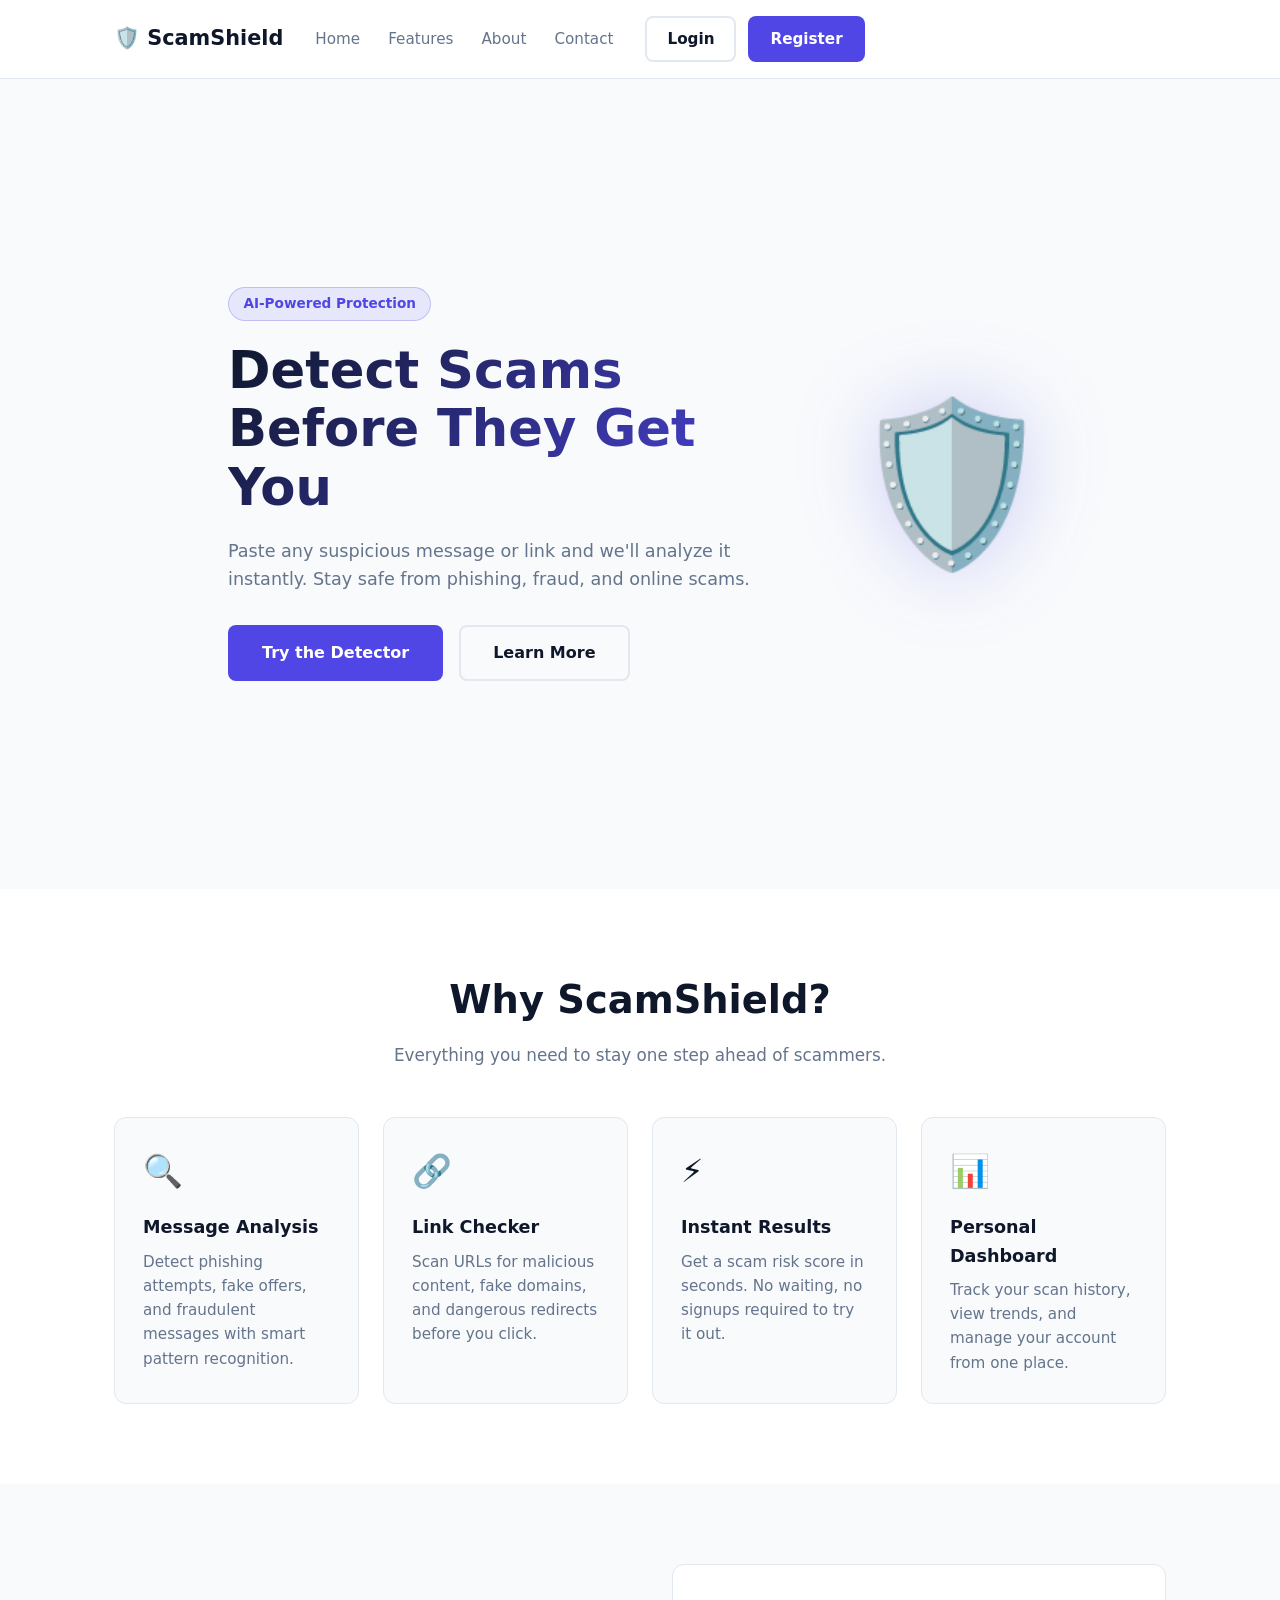
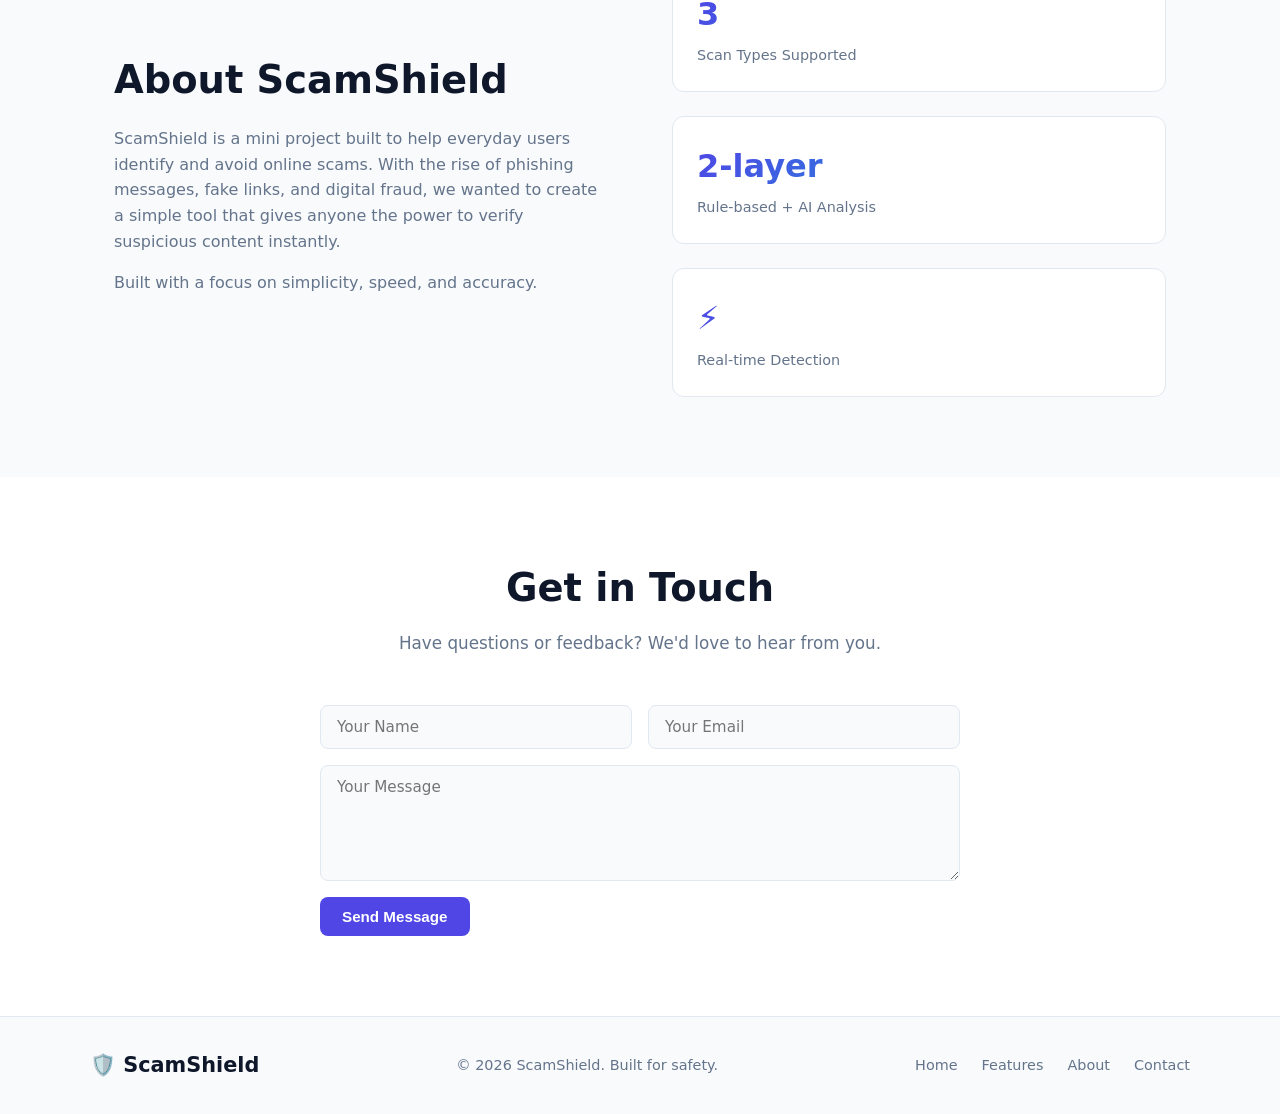
==== dashboard.html @ 9709cd0e "Added the name ScamShield to the top of the header" ====
<!DOCTYPE html>
<html lang="en">
<head>
  <meta charset="UTF-8" />
  <meta name="viewport" content="width=device-width, initial-scale=1.0" />
  <title>Dashboard - ScamShield</title>
  <link rel="stylesheet" href="css/style.css" />
  <link rel="stylesheet" href="css/dashboard.css" />
  <script>
    // Guard runs before paint — no session means instant redirect, no flash
    if (!sessionStorage.getItem('scamshield_user')) {
      window.location.replace('index.html');
    }
  </script>
</head>
<body class="dashboard-body">

  <!-- SIDEBAR -->
  <aside class="sidebar" id="sidebar">
    <div class="sidebar-logo">🛡️ ScamShield</div>
    <nav class="sidebar-nav">
      <a href="dashboard.html" class="nav-item active">🏠 Dashboard</a>
      <a href="detector.html" class="nav-item">🔍 Scam Detector</a>
      <a href="history.html" class="nav-item">📋 Scan History</a>
      <a href="profile.html" class="nav-item">👤 Profile</a>
    </nav>
    <div class="sidebar-footer">
      <a href="#" class="nav-item logout" onclick="logout()">🚪 Logout</a>
    </div>
  </aside>
  <div class="sidebar-backdrop" id="sidebarBackdrop"></div>

  <!-- MAIN CONTENT -->
  <div class="main-wrapper">

    <!-- TOP BAR -->
    <header class="topbar">
      <button class="sidebar-toggle" id="sidebarToggle">☰</button>
      <span class="topbar-brand">🛡️ ScamShield</span>
      <div class="topbar-right">
        <div class="topbar-avatar" id="topbarUser"></div>
      </div>
    </header>

    <main class="dashboard-main">

      <!-- WELCOME -->
      <section class="welcome-section">
        <div>
          <h1 id="welcomeMsg">Welcome back 👋</h1>
          <p>Here's a summary of your scam detection activity.</p>
        </div>
        <a href="detector.html" class="btn btn-primary">+ New Scan</a>
      </section>

      <!-- STATS CARDS -->
      <section class="stats-grid">
        <div class="stat-card">
          <div class="stat-card-icon">🔍</div>
          <div class="stat-card-info">
            <span class="stat-card-number" id="statTotal">0</span>
            <span class="stat-card-label">Total Scans</span>
          </div>
        </div>
        <div class="stat-card">
          <div class="stat-card-icon danger">🚨</div>
          <div class="stat-card-info">
            <span class="stat-card-number red" id="statScam">0</span>
            <span class="stat-card-label">Scams Detected</span>
          </div>
        </div>
        <div class="stat-card">
          <div class="stat-card-icon success">✅</div>
          <div class="stat-card-info">
            <span class="stat-card-number green" id="statSafe">0</span>
            <span class="stat-card-label">Safe Results</span>
          </div>
        </div>
        <div class="stat-card">
          <div class="stat-card-icon warning">⚠️</div>
          <div class="stat-card-info">
            <span class="stat-card-number yellow" id="statSuspicious">0</span>
            <span class="stat-card-label">Suspicious</span>
          </div>
        </div>
      </section>

      <!-- RECENT SCANS -->
      <section class="recent-section">
        <div class="recent-header">
          <h2>Recent Scans</h2>
          <a href="history.html" class="btn btn-outline btn-sm">View All</a>
        </div>
        <div class="table-wrapper">
          <table class="scans-table">
            <thead>
              <tr>
                <th>Input</th>
                <th>Type</th>
                <th>Result</th>
                <th>Date</th>
              </tr>
            </thead>
            <tbody id="recentScansBody">
              <!-- Populated by JS -->
            </tbody>
          </table>
        </div>
      </section>

    </main>
  </div>

  <script src="js/auth.js"></script>
  <script src="js/dashboard.js"></script>
</body>
</html>
---- css/style.css ----
/* ===== RESET & BASE ===== */
*, *::before, *::after { box-sizing: border-box; margin: 0; padding: 0; }

/* ===== THEME — system light/dark via prefers-color-scheme ===== */
:root {
  color-scheme: light dark;

  --primary: #4f46e5;
  --primary-dark: #3730a3;
  --primary-light: #6366f1;
  --accent: #06b6d4;
  --radius: 12px;

  --danger: #ef4444;
  --danger-light: #f87171;
  --success: #22c55e;
  --success-light: #4ade80;
  --warning: #f59e0b;
  --warning-light: #fbbf24;

  /* Light mode (default) */
  --bg: #f8fafc;
  --bg-card: #ffffff;
  --text: #0f172a;
  --text-muted: #64748b;
  --border: #e2e8f0;
  --navbar-bg: rgba(255, 255, 255, 0.92);
  --hero-gradient-start: #0f172a;
  --hero-gradient-end: #4f46e5;
  --badge-bg: rgba(79, 70, 229, 0.1);
  --badge-color: #4f46e5;
  --badge-border: rgba(79, 70, 229, 0.25);
  --nav-active-bg: rgba(79, 70, 229, 0.1);
  --tab-active-bg: rgba(79, 70, 229, 0.06);
  --row-hover: rgba(0, 0, 0, 0.04);
  --type-tag-bg: rgba(0, 0, 0, 0.05);
  --shield-shadow: rgba(79, 70, 229, 0.25);
  --link-accent: #4f46e5;
  --danger-bg: rgba(239, 68, 68, 0.1);
  --danger-border: rgba(239, 68, 68, 0.25);
  --success-bg: rgba(34, 197, 94, 0.1);
  --success-border: rgba(34, 197, 94, 0.25);
  --warning-bg: rgba(245, 158, 11, 0.1);
}

@media (prefers-color-scheme: dark) {
  :root {
    --bg: #0f172a;
    --bg-card: #1e293b;
    --text: #f1f5f9;
    --text-muted: #94a3b8;
    --border: #334155;
    --navbar-bg: rgba(15, 23, 42, 0.92);
    --hero-gradient-start: #f1f5f9;
    --hero-gradient-end: #818cf8;
    --badge-bg: rgba(79, 70, 229, 0.15);
    --badge-color: #818cf8;
    --badge-border: rgba(79, 70, 229, 0.3);
    --nav-active-bg: rgba(79, 70, 229, 0.15);
    --tab-active-bg: rgba(79, 70, 229, 0.05);
    --row-hover: rgba(255, 255, 255, 0.04);
    --type-tag-bg: rgba(255, 255, 255, 0.06);
    --shield-shadow: rgba(79, 70, 229, 0.4);
    --link-accent: #818cf8;
    --danger-bg: rgba(239, 68, 68, 0.15);
    --danger-border: rgba(239, 68, 68, 0.3);
    --success-bg: rgba(74, 222, 128, 0.15);
    --success-border: rgba(74, 222, 128, 0.3);
    --warning-bg: rgba(251, 191, 36, 0.15);
  }
}

html { scroll-behavior: smooth; }

body {
  font-family: 'Segoe UI', system-ui, sans-serif;
  background: var(--bg);
  color: var(--text);
  line-height: 1.6;
  overflow-x: hidden; /* prevent any element from causing horizontal scroll */
}

/* ===== BUTTONS ===== */
.btn {
  display: inline-block;
  padding: 0.55rem 1.25rem;
  border-radius: 8px;
  font-weight: 600;
  font-size: 0.95rem;
  text-decoration: none;
  cursor: pointer;
  border: 2px solid transparent;
  transition: all 0.2s;
}

.btn-primary {
  background: var(--primary);
  color: #fff;
}
.btn-primary:hover { background: var(--primary-dark); }

.btn-outline {
  border-color: var(--border);
  color: var(--text);
  background: transparent;
}
.btn-outline:hover { border-color: var(--primary); color: var(--primary); }

.btn-lg { padding: 0.8rem 2rem; font-size: 1rem; }

/* ===== NAVBAR ===== */
.navbar {
  position: sticky;
  top: 0;
  z-index: 100;
  background: var(--navbar-bg);
  backdrop-filter: blur(12px);
  border-bottom: 1px solid var(--border);
}

.nav-container {
  max-width: 1100px;
  margin: 0 auto;
  padding: 1rem 1.5rem;
  display: flex;
  align-items: center;
  gap: 2rem;
}

.logo {
  font-size: 1.3rem;
  font-weight: 700;
  color: var(--text);
  text-decoration: none;
  white-space: nowrap;
}

.nav-links {
  display: flex;
  list-style: none;
  gap: 1.75rem;
  flex: 1;
}

.nav-links a {
  color: var(--text-muted);
  text-decoration: none;
  font-size: 0.95rem;
  transition: color 0.2s;
}
.nav-links a:hover { color: var(--text); }

.nav-auth { display: flex; gap: 0.75rem; }

.hamburger {
  display: none;
  background: none;
  border: none;
  color: var(--text);
  font-size: 1.5rem;
  cursor: pointer;
  margin-left: auto;
}

/* ===== HERO ===== */
.hero {
  min-height: 90vh;
  display: flex;
  align-items: center;
  justify-content: center;
  gap: 4rem;
  padding: 4rem 1.5rem;
  max-width: 1100px;
  margin: 0 auto;
}

.hero-content { max-width: 560px; }

.badge {
  display: inline-block;
  background: var(--badge-bg);
  color: var(--badge-color);
  border: 1px solid var(--badge-border);
  padding: 0.3rem 0.9rem;
  border-radius: 20px;
  font-size: 0.85rem;
  font-weight: 600;
  margin-bottom: 1.25rem;
}

.hero h1 {
  font-size: clamp(2rem, 5vw, 3.2rem);
  font-weight: 800;
  line-height: 1.15;
  margin-bottom: 1.25rem;
  background: linear-gradient(135deg, var(--hero-gradient-start), var(--hero-gradient-end));
  -webkit-background-clip: text;
  -webkit-text-fill-color: transparent;
  background-clip: text;
}

.hero p {
  color: var(--text-muted);
  font-size: 1.1rem;
  margin-bottom: 2rem;
}

.hero-actions { display: flex; gap: 1rem; flex-wrap: wrap; }

.hero-visual {
  display: flex;
  align-items: center;
  justify-content: center;
}

.shield-icon {
  font-size: 10rem;
  animation: float 3s ease-in-out infinite;
  filter: drop-shadow(0 0 40px var(--shield-shadow));
}

@keyframes float {
  0%, 100% { transform: translateY(0); }
  50% { transform: translateY(-16px); }
}

/* ===== SECTIONS ===== */
.section-container {
  max-width: 1100px;
  margin: 0 auto;
  padding: 5rem 1.5rem;
}

.section-container h2 {
  font-size: clamp(1.6rem, 4vw, 2.4rem);
  font-weight: 700;
  text-align: center;
  margin-bottom: 0.75rem;
}

.section-sub {
  color: var(--text-muted);
  text-align: center;
  margin-bottom: 3rem;
  font-size: 1.05rem;
}

/* ===== FEATURES ===== */
.features { background: var(--bg-card); }

.feature-grid {
  display: grid;
  grid-template-columns: repeat(auto-fit, minmax(230px, 1fr));
  gap: 1.5rem;
}

.feature-card {
  background: var(--bg);
  border: 1px solid var(--border);
  border-radius: var(--radius);
  padding: 1.75rem;
  transition: border-color 0.2s, transform 0.2s;
}
.feature-card:hover { border-color: var(--primary); transform: translateY(-4px); }

.feature-icon { font-size: 2rem; margin-bottom: 1rem; }

.feature-card h3 { font-size: 1.1rem; margin-bottom: 0.5rem; }

.feature-card p { color: var(--text-muted); font-size: 0.95rem; }

/* ===== ABOUT ===== */
.about-grid {
  display: grid;
  grid-template-columns: 1fr 1fr;
  gap: 4rem;
  align-items: center;
}

.about-text h2 { text-align: left; margin-bottom: 1rem; }

.about-text p { color: var(--text-muted); margin-bottom: 1rem; }

.about-stats {
  display: flex;
  flex-direction: column;
  gap: 1.5rem;
}

.stat {
  background: var(--bg-card);
  border: 1px solid var(--border);
  border-radius: var(--radius);
  padding: 1.5rem;
  display: flex;
  flex-direction: column;
  gap: 0.25rem;
}

.stat-number {
  font-size: 2rem;
  font-weight: 800;
  color: var(--primary);
  background: linear-gradient(135deg, var(--primary), var(--accent));
  -webkit-background-clip: text;
  -webkit-text-fill-color: transparent;
  background-clip: text;
}

.stat-label { color: var(--text-muted); font-size: 0.9rem; }

/* ===== CONTACT ===== */
.contact { background: var(--bg-card); }

.contact-form {
  max-width: 640px;
  margin: 0 auto;
  display: flex;
  flex-direction: column;
  gap: 1rem;
}

.form-row { display: grid; grid-template-columns: 1fr 1fr; gap: 1rem; }

.contact-form input,
.contact-form textarea {
  background: var(--bg);
  border: 1px solid var(--border);
  border-radius: 8px;
  padding: 0.75rem 1rem;
  color: var(--text);
  font-size: 0.95rem;
  font-family: inherit;
  width: 100%;
  transition: border-color 0.2s;
}

.contact-form input:focus,
.contact-form textarea:focus {
  outline: none;
  border-color: var(--primary);
}

.contact-form button { align-self: flex-start; }

/* ===== FOOTER ===== */
.footer {
  border-top: 1px solid var(--border);
  padding: 2rem 1.5rem;
}

.footer-container {
  max-width: 1100px;
  margin: 0 auto;
  display: flex;
  align-items: center;
  justify-content: space-between;
  flex-wrap: wrap;
  gap: 1rem;
}

.footer p { color: var(--text-muted); font-size: 0.9rem; }

.footer-links { display: flex; gap: 1.5rem; }

.footer-links a {
  color: var(--text-muted);
  text-decoration: none;
  font-size: 0.9rem;
  transition: color 0.2s;
}
.footer-links a:hover { color: var(--text); }

/* ===== RESPONSIVE ===== */
@media (max-width: 768px) {
  .nav-links, .nav-auth { display: none; }
  .hamburger { display: block; }

  .nav-links.open {
    display: flex;
    flex-direction: column;
    position: absolute;
    top: 65px;
    left: 0; right: 0;
    background: var(--bg);
    border-bottom: 1px solid var(--border);
    padding: 1.5rem;
    gap: 1rem;
  }

  .hero { flex-direction: column; text-align: center; gap: 2rem; min-height: auto; padding-top: 3rem; }
  .hero-actions { justify-content: center; }
  .shield-icon { font-size: 6rem; }

  .about-grid { grid-template-columns: 1fr; gap: 2rem; }
  .about-text h2 { text-align: center; }

  .form-row { grid-template-columns: 1fr; }

  .footer-container { flex-direction: column; text-align: center; }
}
---- css/dashboard.css ----
/* ===== DASHBOARD LAYOUT ===== */
.dashboard-body {
  display: flex;
  min-height: 100vh;
  background: var(--bg);
}

/* ===== SIDEBAR ===== */
.sidebar {
  width: 240px;
  background: var(--bg-card);
  border-right: 1px solid var(--border);
  display: flex;
  flex-direction: column;
  padding: 1.5rem 1rem;
  position: fixed;
  top: 0; bottom: 0; left: 0;
  z-index: 200;
  transition: transform 0.3s;
}

.sidebar-logo {
  font-size: 1.25rem;
  font-weight: 700;
  color: var(--text);
  padding: 0 0.5rem 1.5rem;
  border-bottom: 1px solid var(--border);
  margin-bottom: 1rem;
}

.sidebar-nav {
  display: flex;
  flex-direction: column;
  gap: 0.25rem;
  flex: 1;
}

.nav-item {
  display: flex;
  align-items: center;
  gap: 0.75rem;
  padding: 0.7rem 0.9rem;
  border-radius: 8px;
  color: var(--text-muted);
  text-decoration: none;
  font-size: 0.95rem;
  transition: background 0.2s, color 0.2s;
}

.nav-item:hover, .nav-item.active {
  background: rgba(79, 70, 229, 0.15);
  color: var(--text);
}

.nav-item.active { color: #818cf8; font-weight: 600; }

.sidebar-footer { border-top: 1px solid var(--border); padding-top: 1rem; }

.nav-item.logout:hover { background: rgba(239, 68, 68, 0.1); color: #f87171; }

/* ===== MAIN WRAPPER ===== */
.main-wrapper {
  margin-left: 240px;
  flex: 1;
  display: flex;
  flex-direction: column;
  min-height: 100vh;
}

/* ===== TOPBAR ===== */
.topbar {
  background: var(--bg-card);
  border-bottom: 1px solid var(--border);
  padding: 1rem 1.5rem;
  display: flex;
  align-items: center;
  justify-content: space-between;
  position: sticky;
  top: 0;
  z-index: 100;
}

.sidebar-toggle {
  display: none;
  background: none;
  border: none;
  color: var(--text);
  font-size: 1.4rem;
  cursor: pointer;
}

.topbar-user {
  color: var(--text-muted);
  font-size: 0.95rem;
}

.topbar-avatar {
  display: flex;
  align-items: center;
  gap: 0.6rem;
  cursor: pointer;
}

.topbar-avatar img,
.topbar-avatar-initials {
  width: 36px;
  height: 36px;
  border-radius: 50%;
  object-fit: cover;
  flex-shrink: 0;
}

.topbar-avatar-initials {
  background: linear-gradient(135deg, var(--primary), var(--accent));
  display: flex;
  align-items: center;
  justify-content: center;
  font-size: 0.8rem;
  font-weight: 700;
  color: #fff;
}

.topbar-name {
  color: var(--text-muted);
  font-size: 0.95rem;
}

/* Brand in topbar — mobile only */
.topbar-brand {
  display: none;
  font-size: 1rem;
  font-weight: 700;
  color: var(--text);
  white-space: nowrap;
  flex: 1;
  text-align: center;
}

/* ===== DASHBOARD MAIN ===== */
.dashboard-main {
  padding: 2rem 1.5rem;
  display: flex;
  flex-direction: column;
  gap: 2rem;
  max-width: 1000px;
  width: 100%;
}

/* ===== WELCOME ===== */
.welcome-section {
  display: flex;
  align-items: center;
  justify-content: space-between;
  flex-wrap: wrap;
  gap: 1rem;
}

.welcome-section h1 {
  font-size: 1.75rem;
  font-weight: 700;
  margin-bottom: 0.25rem;
}

.welcome-section p { color: var(--text-muted); }

/* ===== STATS GRID ===== */
.stats-grid {
  display: grid;
  grid-template-columns: repeat(auto-fit, minmax(200px, 1fr));
  gap: 1rem;
}

.stat-card {
  background: var(--bg-card);
  border: 1px solid var(--border);
  border-radius: var(--radius);
  padding: 1.5rem;
  display: flex;
  align-items: center;
  gap: 1rem;
  transition: border-color 0.2s;
}

.stat-card:hover { border-color: var(--primary); }

.stat-card-icon { font-size: 2rem; }

.stat-card-info { display: flex; flex-direction: column; }

.stat-card-number {
  font-size: 1.9rem;
  font-weight: 800;
  line-height: 1;
}

.stat-card-number.red { color: #f87171; }
.stat-card-number.green { color: #4ade80; }
.stat-card-number.yellow { color: #fbbf24; }
.stat-card-number:not(.red):not(.green):not(.yellow) { color: var(--primary); }

.stat-card-label { color: var(--text-muted); font-size: 0.85rem; margin-top: 0.25rem; }

/* ===== RECENT SCANS ===== */
.recent-section {
  background: var(--bg-card);
  border: 1px solid var(--border);
  border-radius: var(--radius);
  overflow: hidden;
}

.recent-header {
  display: flex;
  align-items: center;
  justify-content: space-between;
  padding: 1.25rem 1.5rem;
  border-bottom: 1px solid var(--border);
}

.recent-header h2 { font-size: 1.1rem; font-weight: 600; }

.btn-sm { padding: 0.35rem 0.9rem; font-size: 0.85rem; }

.table-wrapper { overflow-x: auto; }

.scans-table {
  width: 100%;
  border-collapse: collapse;
  font-size: 0.9rem;
}

.scans-table th {
  text-align: left;
  padding: 0.75rem 1.5rem;
  color: var(--text-muted);
  font-weight: 600;
  border-bottom: 1px solid var(--border);
  white-space: nowrap;
}

.scans-table td {
  padding: 0.9rem 1.5rem;
  border-bottom: 1px solid var(--border);
  color: var(--text);
  max-width: 260px;
  overflow: hidden;
  text-overflow: ellipsis;
  white-space: nowrap;
}

.scans-table tr:last-child td { border-bottom: none; }
.scans-table tbody tr:hover { background: rgba(255,255,255,0.03); }

.badge-scam {
  background: rgba(239, 68, 68, 0.15);
  color: #f87171;
  padding: 0.2rem 0.65rem;
  border-radius: 20px;
  font-size: 0.8rem;
  font-weight: 600;
}

.badge-safe {
  background: rgba(74, 222, 128, 0.15);
  color: #4ade80;
  padding: 0.2rem 0.65rem;
  border-radius: 20px;
  font-size: 0.8rem;
  font-weight: 600;
}

.badge-suspicious {
  background: rgba(251, 191, 36, 0.15);
  color: #fbbf24;
  padding: 0.2rem 0.65rem;
  border-radius: 20px;
  font-size: 0.8rem;
  font-weight: 600;
}

.type-tag {
  background: rgba(255,255,255,0.06);
  color: var(--text-muted);
  padding: 0.2rem 0.65rem;
  border-radius: 20px;
  font-size: 0.8rem;
}

/* ===== RESPONSIVE ===== */
@media (max-width: 768px) {
  .sidebar { transform: translateX(-100%); }
  .sidebar.open { transform: translateX(0); }
  .main-wrapper { margin-left: 0; }
  .sidebar-toggle { display: block; font-size: 1.6rem; }
  .dashboard-main { padding: 1.25rem 1rem; }
  .topbar { position: relative; }
  .topbar-brand { display: block; }
  /* Hide the user name text on mobile, keep only the avatar */
  .topbar-name { display: none; }
}

/* ===== SIDEBAR BACKDROP (mobile) ===== */
.sidebar-backdrop {
  display: none;
  position: fixed;
  inset: 0;
  background: rgba(0, 0, 0, 0.45);
  z-index: 199;
}

.sidebar-backdrop.open { display: block; }

/* ===== TABLET (769px – 1024px) ===== */
@media (min-width: 769px) and (max-width: 1024px) {
  .sidebar { width: 200px; }
  .main-wrapper { margin-left: 200px; }
  .stats-grid { grid-template-columns: repeat(2, 1fr); }
}

/* ===== SMALL PHONE (max 480px) ===== */
@media (max-width: 480px) {
  .dashboard-main { padding: 1rem 0.75rem; gap: 1.25rem; }
  .welcome-section h1 { font-size: 1.4rem; }
  .stat-card { padding: 1rem; }
  .stat-card-number { font-size: 1.5rem; }
  .scans-table th,
  .scans-table td { padding: 0.75rem 0.75rem; }

  /* Force stats into 2 columns on small phones */
  .stats-grid { grid-template-columns: repeat(2, 1fr); }

  /* Tighten table columns so they fit without horizontal scroll */
  .scans-table td { max-width: 120px; }

  /* Hide the Date column on very small screens to save space */
  .scans-table th:last-child,
  .scans-table td:last-child { display: none; }
}
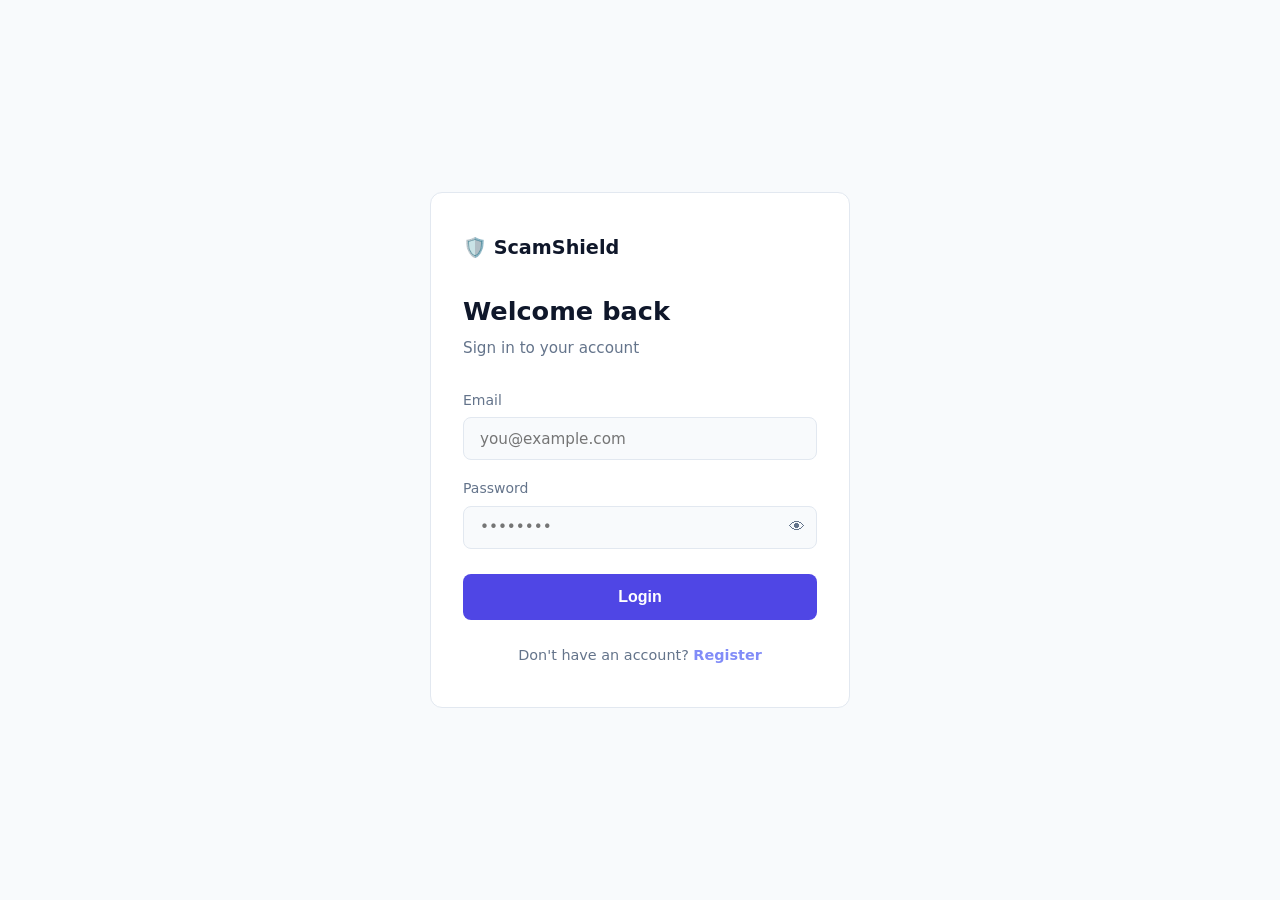
==== commit e532d3a7: "Updated the inline guard script" ====
--- a/dashboard.html
+++ b/dashboard.html
@@ -3,13 +3,14 @@
 <head>
   <meta charset="UTF-8" />
   <meta name="viewport" content="width=device-width, initial-scale=1.0" />
-  <title>Dashboard - ScamShield</title>
+  <title>Dashboard — ScamShield</title>
+  <link rel="icon" href="favicon.svg" type="image/svg+xml" />
   <link rel="stylesheet" href="css/style.css" />
   <link rel="stylesheet" href="css/dashboard.css" />
   <script>
-    // Guard runs before paint — no session means instant redirect, no flash
-    if (!sessionStorage.getItem('scamshield_user')) {
-      window.location.replace('index.html');
+    // Guard runs before paint — token missing means instant redirect, no flash
+    if (!localStorage.getItem('access_token')) {
+      window.location.replace('login.html');
     }
   </script>
 </head>
@@ -36,10 +37,10 @@
     <!-- TOP BAR -->
     <header class="topbar">
       <button class="sidebar-toggle" id="sidebarToggle">☰</button>
-      <span class="topbar-brand">🛡️ ScamShield</span>
-      <div class="topbar-right">
+      <span class="topbar-brand">ScamShield</span>
+      <a href="profile.html" class="topbar-right">
         <div class="topbar-avatar" id="topbarUser"></div>
-      </div>
+      </a>
     </header>
 
     <main class="dashboard-main">
@@ -111,6 +112,7 @@
     </main>
   </div>
 
+  <script src="js/main.js"></script>
   <script src="js/auth.js"></script>
   <script src="js/dashboard.js"></script>
 </body>
--- a/css/dashboard.css
+++ b/css/dashboard.css
@@ -89,9 +89,10 @@
   cursor: pointer;
 }
 
-.topbar-user {
-  color: var(--text-muted);
-  font-size: 0.95rem;
+.topbar-right {
+  display: flex;
+  align-items: center;
+  text-decoration: none;
 }
 
 .topbar-avatar {
@@ -99,6 +100,7 @@
   align-items: center;
   gap: 0.6rem;
   cursor: pointer;
+  text-decoration: none;
 }
 
 .topbar-avatar img,
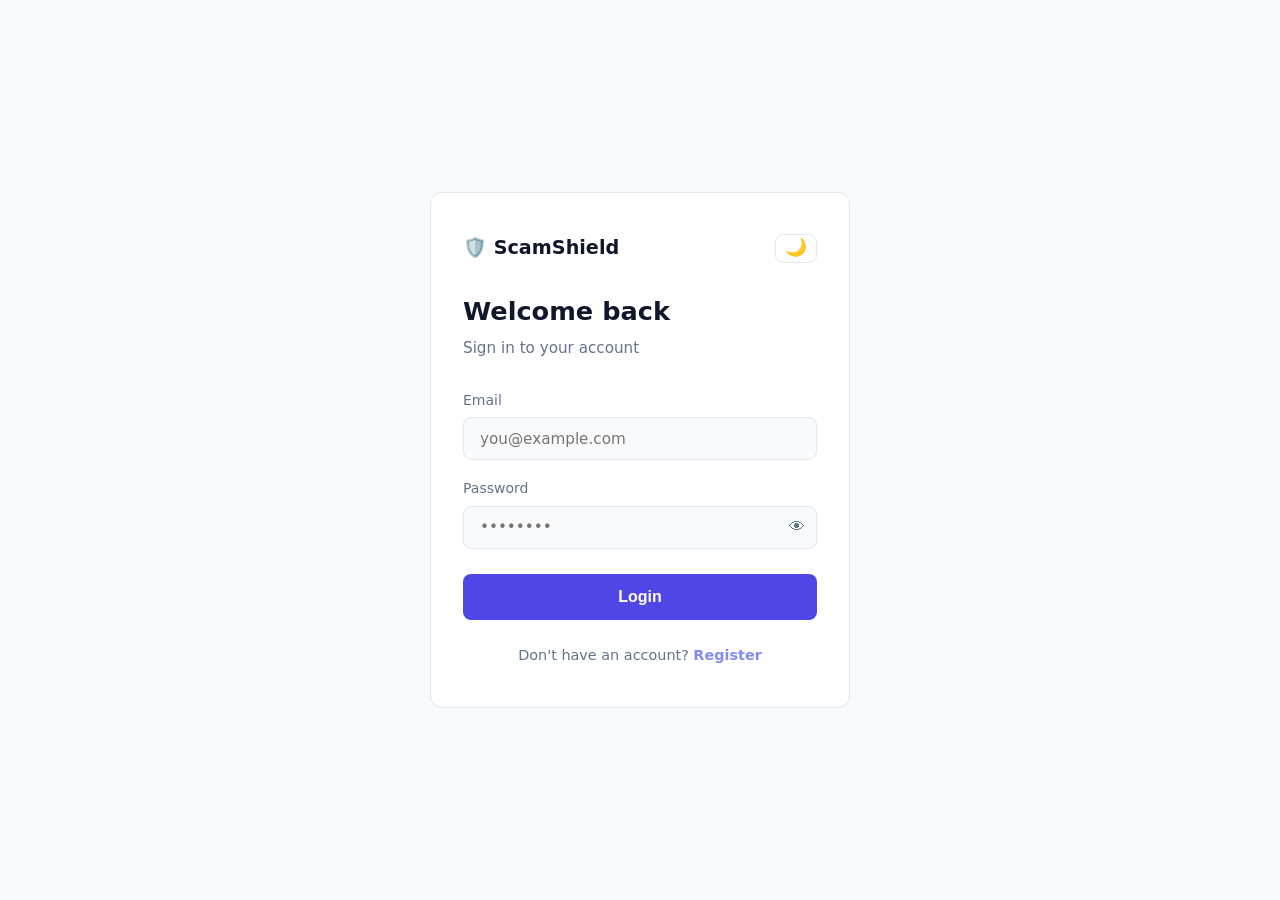
==== commit 0cbdab31: "Added a toggle button for dark and light mode" ====
--- a/dashboard.html
+++ b/dashboard.html
@@ -38,9 +38,12 @@
     <header class="topbar">
       <button class="sidebar-toggle" id="sidebarToggle">☰</button>
       <span class="topbar-brand">ScamShield</span>
-      <a href="profile.html" class="topbar-right">
-        <div class="topbar-avatar" id="topbarUser"></div>
-      </a>
+      <div class="topbar-right-group">
+        <button class="theme-toggle" aria-label="Toggle theme">🌙</button>
+        <a href="profile.html" class="topbar-right">
+          <div class="topbar-avatar" id="topbarUser"></div>
+        </a>
+      </div>
     </header>
 
     <main class="dashboard-main">
--- a/css/style.css
+++ b/css/style.css
@@ -44,7 +44,7 @@
 }
 
 @media (prefers-color-scheme: dark) {
-  :root {
+  :root:not([data-theme="light"]) {
     --bg: #0f172a;
     --bg-card: #1e293b;
     --text: #f1f5f9;
@@ -70,6 +70,32 @@
   }
 }
 
+/* Manual dark mode (user toggled) */
+:root[data-theme="dark"] {
+    --bg: #0f172a;
+    --bg-card: #1e293b;
+    --text: #f1f5f9;
+    --text-muted: #94a3b8;
+    --border: #334155;
+    --navbar-bg: rgba(15, 23, 42, 0.92);
+    --hero-gradient-start: #f1f5f9;
+    --hero-gradient-end: #818cf8;
+    --badge-bg: rgba(79, 70, 229, 0.15);
+    --badge-color: #818cf8;
+    --badge-border: rgba(79, 70, 229, 0.3);
+    --nav-active-bg: rgba(79, 70, 229, 0.15);
+    --tab-active-bg: rgba(79, 70, 229, 0.05);
+    --row-hover: rgba(255, 255, 255, 0.04);
+    --type-tag-bg: rgba(255, 255, 255, 0.06);
+    --shield-shadow: rgba(79, 70, 229, 0.4);
+    --link-accent: #818cf8;
+    --danger-bg: rgba(239, 68, 68, 0.15);
+    --danger-border: rgba(239, 68, 68, 0.3);
+    --success-bg: rgba(74, 222, 128, 0.15);
+    --success-border: rgba(74, 222, 128, 0.3);
+    --warning-bg: rgba(251, 191, 36, 0.15);
+}
+
 html { scroll-behavior: smooth; }
 
 body {
@@ -371,6 +397,21 @@
 }
 .footer-links a:hover { color: var(--text); }
 
+/* ===== THEME TOGGLE BUTTON ===== */
+.theme-toggle {
+  background: none;
+  border: 1px solid var(--border);
+  border-radius: 8px;
+  color: var(--text);
+  cursor: pointer;
+  font-size: 1.1rem;
+  padding: 0.3rem 0.55rem;
+  line-height: 1;
+  transition: border-color 0.2s, background 0.2s;
+  flex-shrink: 0;
+}
+.theme-toggle:hover { border-color: var(--primary); background: var(--nav-active-bg); }
+
 /* ===== RESPONSIVE ===== */
 @media (max-width: 768px) {
   .nav-links, .nav-auth { display: none; }
--- a/css/dashboard.css
+++ b/css/dashboard.css
@@ -93,6 +93,13 @@
   display: flex;
   align-items: center;
   text-decoration: none;
+}
+
+/* Groups theme toggle + avatar together on the right of the topbar */
+.topbar-right-group {
+  display: flex;
+  align-items: center;
+  gap: 0.75rem;
 }
 
 .topbar-avatar {
